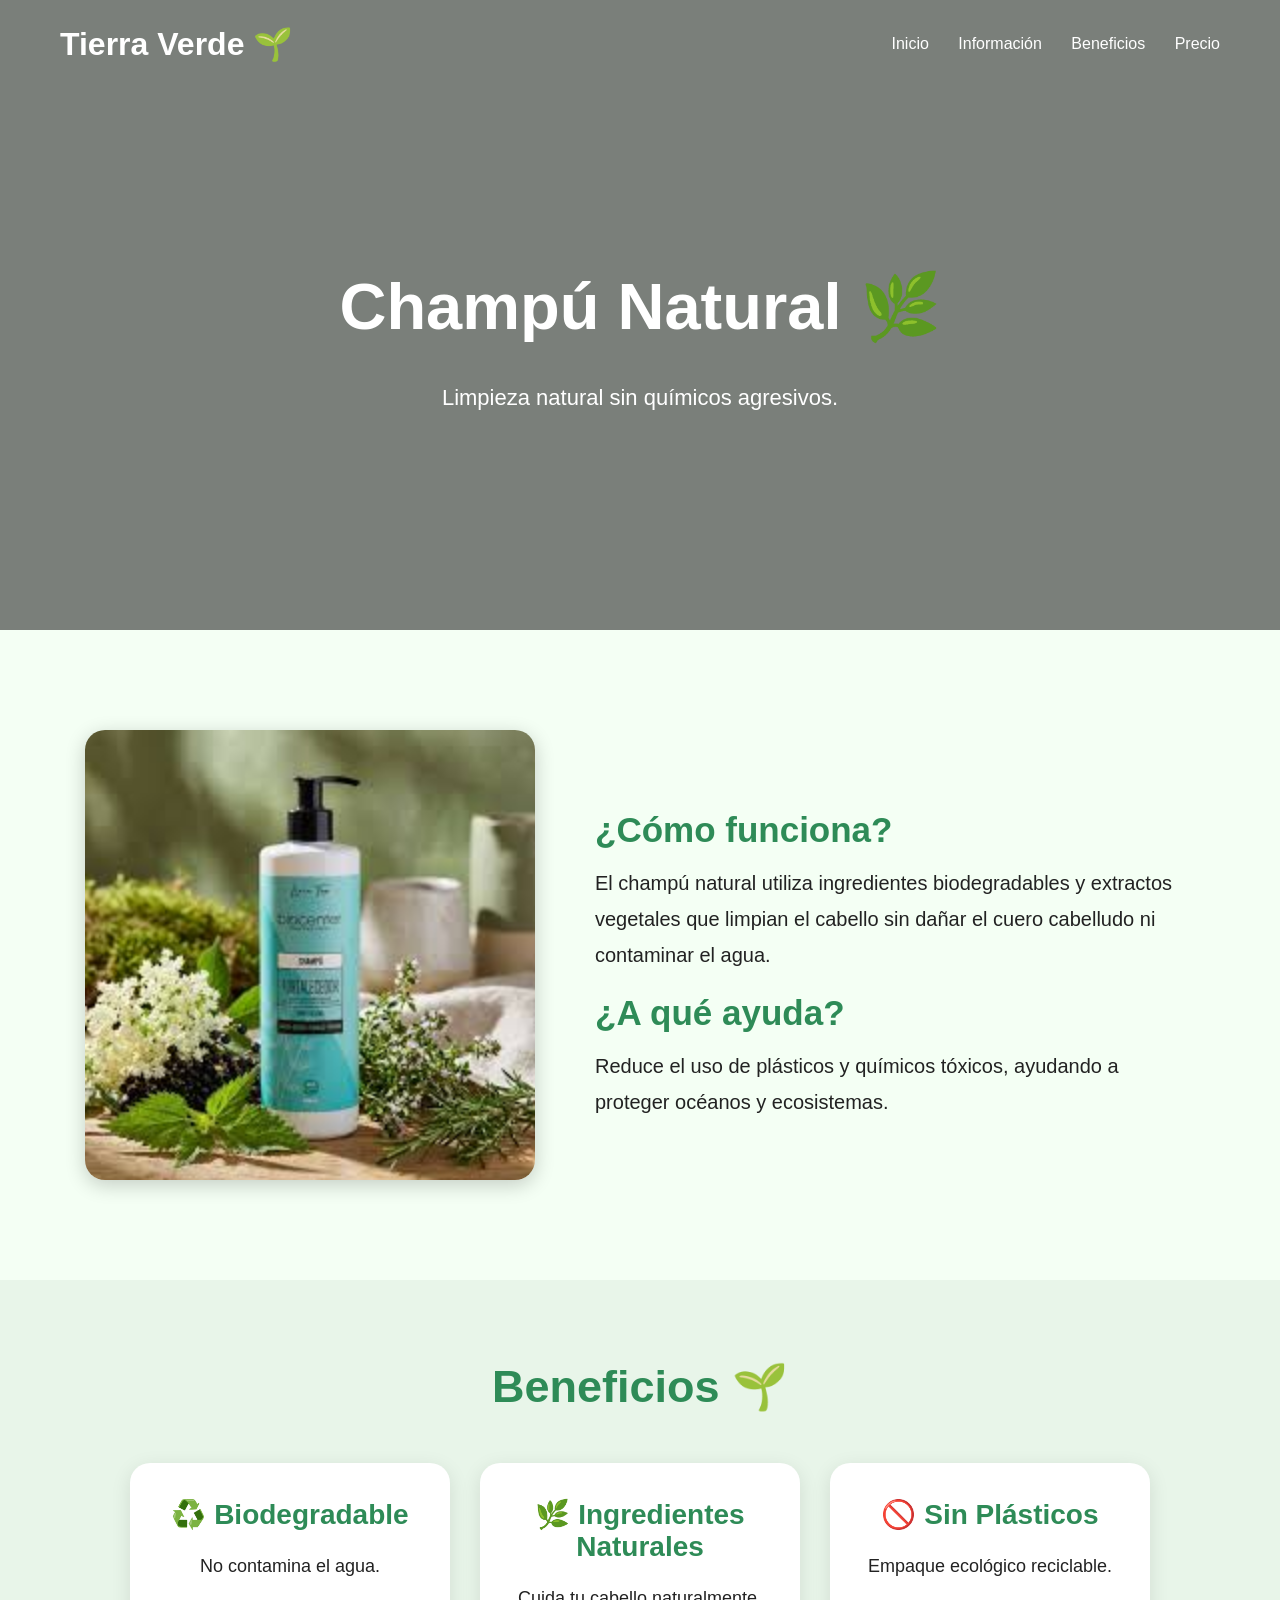
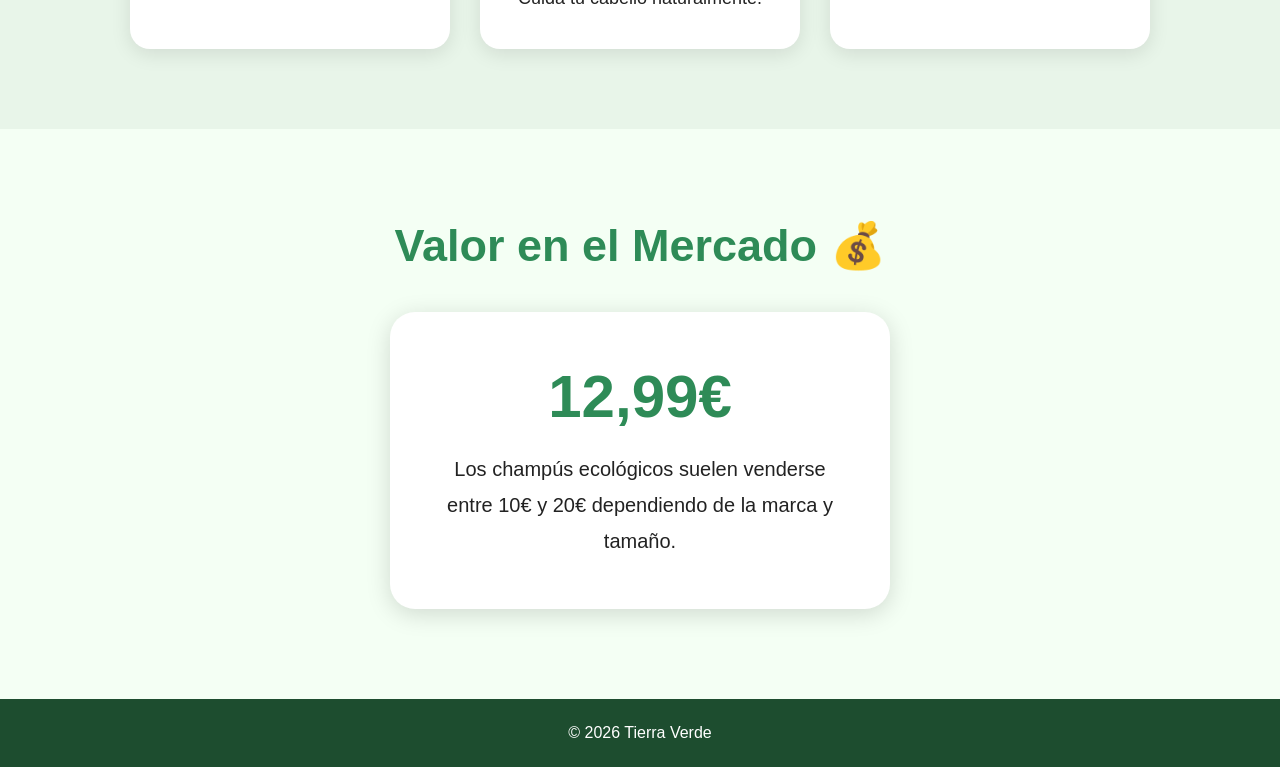
==== champu.html @ 9b7dbc49 "first commit" ====
<!DOCTYPE html>
<html lang="es">

<head>

    <meta charset="UTF-8">

    <meta name="viewport" content="width=device-width, initial-scale=1.0">

    <title>Champú Natural</title>

    <link rel="stylesheet" href="styles.css">

</head>

<body>

<header class="hero-producto">

    <nav>

        <h1>Tierra Verde 🌱</h1>

        <div class="menu">

            <a href="index.html">Inicio</a>

            <a href="#info">Información</a>

            <a href="#beneficios">Beneficios</a>

            <a href="#precio">Precio</a>

        </div>

    </nav>

    <div class="hero-texto">

        <h2>Champú Natural 🌿</h2>

        <p>
            Limpieza natural sin químicos agresivos.
        </p>

    </div>

</header>

<section class="producto-info" id="info">

    <img src="[data-uri]">

    <div class="texto">

        <h2>¿Cómo funciona?</h2>

        <p>
            El champú natural utiliza ingredientes biodegradables
            y extractos vegetales que limpian el cabello sin dañar
            el cuero cabelludo ni contaminar el agua.
        </p>

        <h2>¿A qué ayuda?</h2>

        <p>
            Reduce el uso de plásticos y químicos tóxicos,
            ayudando a proteger océanos y ecosistemas.
        </p>

    </div>

</section>

<section class="beneficios" id="beneficios">

    <h2>Beneficios 🌱</h2>

    <div class="beneficios-grid">

        <div class="beneficio">
            <h3>♻️ Biodegradable</h3>
            <p>No contamina el agua.</p>
        </div>

        <div class="beneficio">
            <h3>🌿 Ingredientes Naturales</h3>
            <p>Cuida tu cabello naturalmente.</p>
        </div>

        <div class="beneficio">
            <h3>🚫 Sin Plásticos</h3>
            <p>Empaque ecológico reciclable.</p>
        </div>

    </div>

</section>

<section class="precio-section" id="precio">

    <h2>Valor en el Mercado 💰</h2>

    <div class="precio-card">

        <h3>12,99€</h3>

        <p>
            Los champús ecológicos suelen venderse entre
            10€ y 20€ dependiendo de la marca y tamaño.
        </p>

    </div>

</section>

<footer>

    <p>
        © 2026 Tierra Verde
    </p>

</footer>

</body>

</html>
---- styles.css ----
*{
    margin:0;
    padding:0;
    box-sizing:border-box;
    font-family:Arial, sans-serif;
}

body{
    background:#f4fff4;
    color:#222;
}

.hero{
    height:100vh;

    background:
    linear-gradient(rgba(0,0,0,0.5),
    rgba(0,0,0,0.5)),
    url('https://images.unsplash.com/photo-1506744038136-46273834b3fb?q=80&w=1600');

    background-size:cover;
    background-position:center;

    color:white;
}

nav{
    display:flex;
    justify-content:space-between;
    align-items:center;
    padding:25px 60px;
}

nav h1{
    font-size:32px;
}

.menu a{
    color:white;
    text-decoration:none;
    margin-left:25px;
    transition:0.3s;
}

.menu a:hover{
    color:#7CFC00;
}

.hero-texto{
    height:80%;

    display:flex;
    flex-direction:column;
    justify-content:center;
    align-items:center;

    text-align:center;
    padding:20px;
}

.hero-texto h2{
    font-size:70px;
    max-width:900px;
}

.hero-texto p{
    margin-top:20px;
    font-size:22px;
}

.boton{
    margin-top:30px;

    background:#2e8b57;
    color:white;

    padding:15px 35px;

    border-radius:10px;

    text-decoration:none;

    transition:0.3s;
}

.boton:hover{
    background:#246b45;
}

.mision,
.productos,
.impacto,
.contacto{
    padding:80px 40px;
    text-align:center;
}

.mision h2,
.productos h2,
.impacto h2,
.contacto h2{
    font-size:45px;
    margin-bottom:50px;
    color:#2e8b57;
}

.cards,
.productos-grid,
.impacto-grid{
    display:flex;
    justify-content:center;
    gap:30px;
    flex-wrap:wrap;
}

.card,
.producto{
    background:white;

    width:320px;

    padding:30px;

    border-radius:20px;

    box-shadow:0 5px 20px rgba(0,0,0,0.1);

    transition:0.3s;
}

.card:hover,
.producto:hover{
    transform:translateY(-10px);
}

.card h3,
.producto h3{
    margin-bottom:20px;
    color:#2e8b57;
}

.producto img{
    width:100%;
    height:250px;

    object-fit:cover;

    border-radius:15px;

    margin-bottom:20px;
}

.producto button{
    margin-top:20px;

    padding:12px 25px;

    border:none;

    background:#2e8b57;
    color:white;

    border-radius:10px;

    cursor:pointer;

    transition:0.3s;
}

.producto button:hover{
    background:#246b45;
}

.impacto-grid div{
    background:white;

    width:250px;

    padding:40px;

    border-radius:20px;

    box-shadow:0 5px 20px rgba(0,0,0,0.1);
}

.impacto-grid h3{
    font-size:50px;

    color:#2e8b57;

    margin-bottom:15px;
}

.contacto p{
    font-size:22px;
}

footer{
    background:#1d4d2f;

    color:white;

    text-align:center;

    padding:25px;
} 
 /* RESET */

*{
    margin:0;
    padding:0;
    box-sizing:border-box;
    font-family:Arial, sans-serif;
}

/* BODY */

body{
    background:#f4fff4;
    color:#222;
}

/* HERO PRODUCTOS */

.hero-producto{
    height:70vh;

    background:
    linear-gradient(rgba(0,0,0,0.5),
    rgba(0,0,0,0.5)),
    url('https://images.unsplash.com/photo-1506744038136-46273834b3fb?q=80&w=1600');

    background-size:cover;
    background-position:center;

    color:white;
}

/* NAV */

nav{
    display:flex;
    justify-content:space-between;
    align-items:center;

    padding:25px 60px;
}

nav h1{
    font-size:32px;
}

.menu a{
    color:white;

    text-decoration:none;

    margin-left:25px;

    transition:0.3s;
}

.menu a:hover{
    color:#7CFC00;
}

/* HERO TEXTO */

.hero-texto{
    height:80%;

    display:flex;
    flex-direction:column;
    justify-content:center;
    align-items:center;

    text-align:center;

    padding:20px;
}

.hero-texto h2{
    font-size:65px;

    margin-bottom:20px;
}

.hero-texto p{
    font-size:22px;

    max-width:700px;
}

/* PRODUCTO INFO */

.producto-info{
    display:flex;
    justify-content:center;
    align-items:center;

    gap:60px;

    padding:100px 50px;

    flex-wrap:wrap;
}

.producto-info img{
    width:450px;

    border-radius:20px;

    box-shadow:0 5px 20px rgba(0,0,0,0.2);
}

.texto{
    max-width:600px;
}

.texto h2{
    color:#2e8b57;

    margin-top:20px;
    margin-bottom:15px;

    font-size:35px;
}

.texto p{
    font-size:20px;

    line-height:1.8;
}

/* BENEFICIOS */

.beneficios{
    background:#e8f5e9;

    padding:80px 40px;

    text-align:center;
}

.beneficios h2{
    font-size:45px;

    color:#2e8b57;

    margin-bottom:50px;
}

.beneficios-grid{
    display:flex;
    justify-content:center;

    gap:30px;

    flex-wrap:wrap;
}

.beneficio{
    background:white;

    width:320px;

    padding:35px;

    border-radius:20px;

    box-shadow:0 5px 20px rgba(0,0,0,0.1);

    transition:0.3s;
}

.beneficio:hover{
    transform:translateY(-10px);
}

.beneficio h3{
    color:#2e8b57;

    margin-bottom:20px;

    font-size:28px;
}

.beneficio p{
    font-size:18px;

    line-height:1.7;
}

/* PRECIO */

.precio-section{
    padding:90px 40px;

    text-align:center;
}

.precio-section h2{
    font-size:45px;

    color:#2e8b57;

    margin-bottom:40px;
}

.precio-card{
    background:white;

    max-width:500px;

    margin:auto;

    padding:50px;

    border-radius:25px;

    box-shadow:0 5px 25px rgba(0,0,0,0.15);
}

.precio-card h3{
    font-size:60px;

    color:#2e8b57;

    margin-bottom:20px;
}

.precio-card p{
    font-size:20px;

    line-height:1.8;
}

/* FOOTER */

footer{
    background:#1d4d2f;

    color:white;

    text-align:center;

    padding:25px;
}

/* RESPONSIVE */

@media(max-width:900px){

    nav{
        flex-direction:column;
        gap:20px;
    }

    .menu{
        display:flex;
        flex-wrap:wrap;
        justify-content:center;
    }

    .hero-texto h2{
        font-size:45px;
    }

    .producto-info img{
        width:100%;
        max-width:400px;
    }

    .texto h2{
        font-size:28px;
    }

    .beneficios h2,
    .precio-section h2{
        font-size:35px;
    }

}
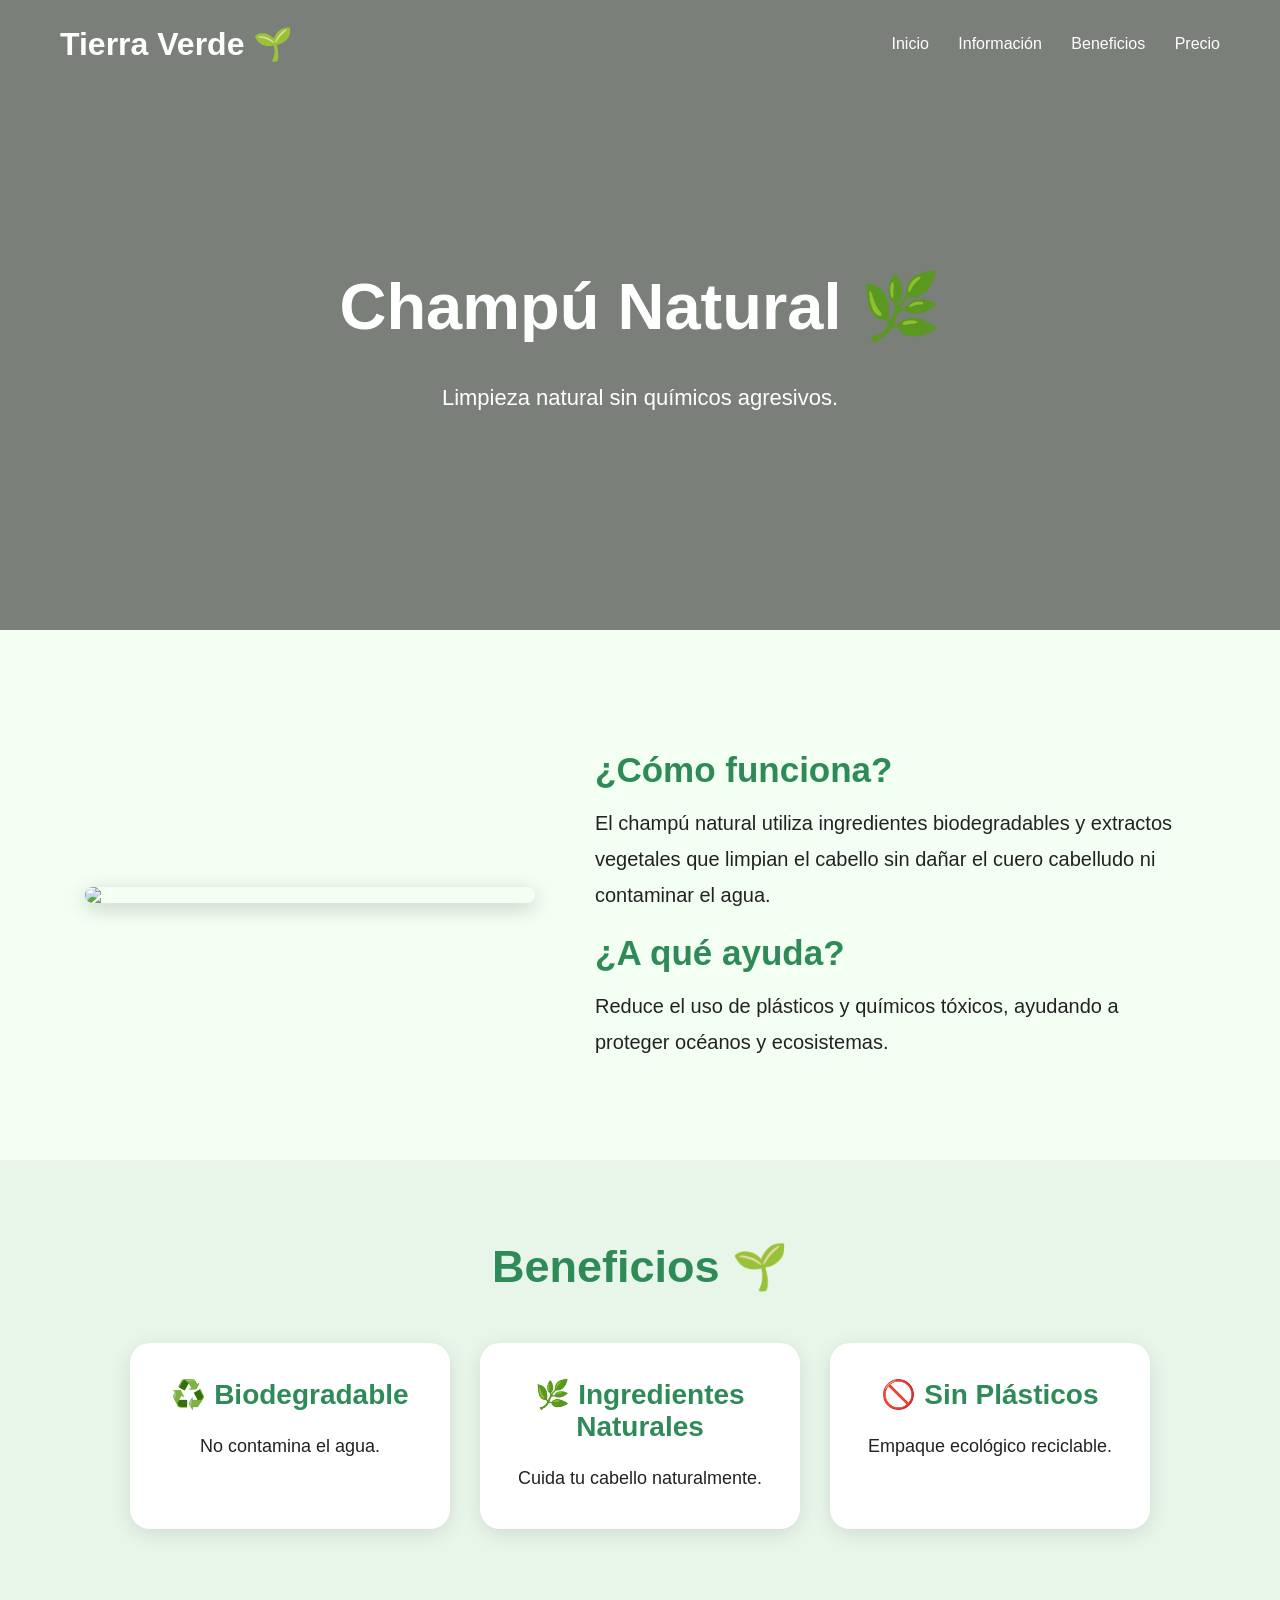
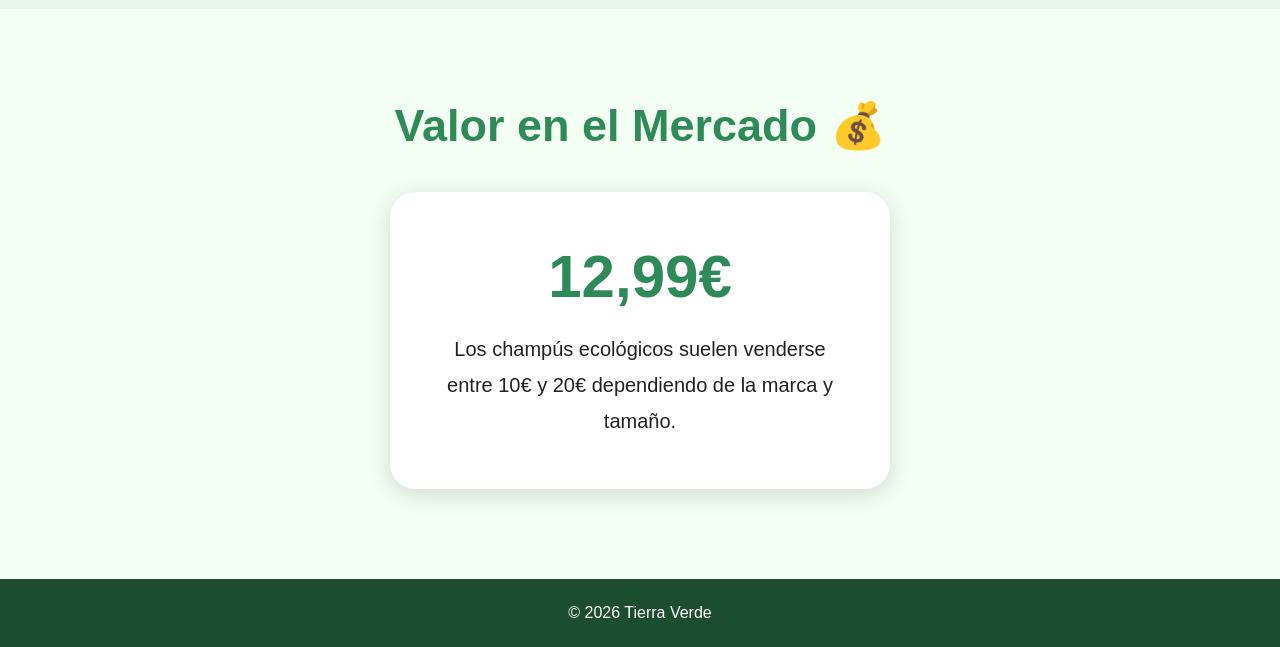
==== commit 8643bf97: "cambio en la pagina web" ====
--- a/champu.html
+++ b/champu.html
@@ -49,7 +49,7 @@
 
 <section class="producto-info" id="info">
 
-    <img src="[data-uri]">
+    <img src="https://biocenter.es/2196-large_default/biocenter-champu-natural-fortalecedor-para-cabello-debil-y-fragil-500-ml.jpg">
 
     <div class="texto">
 
